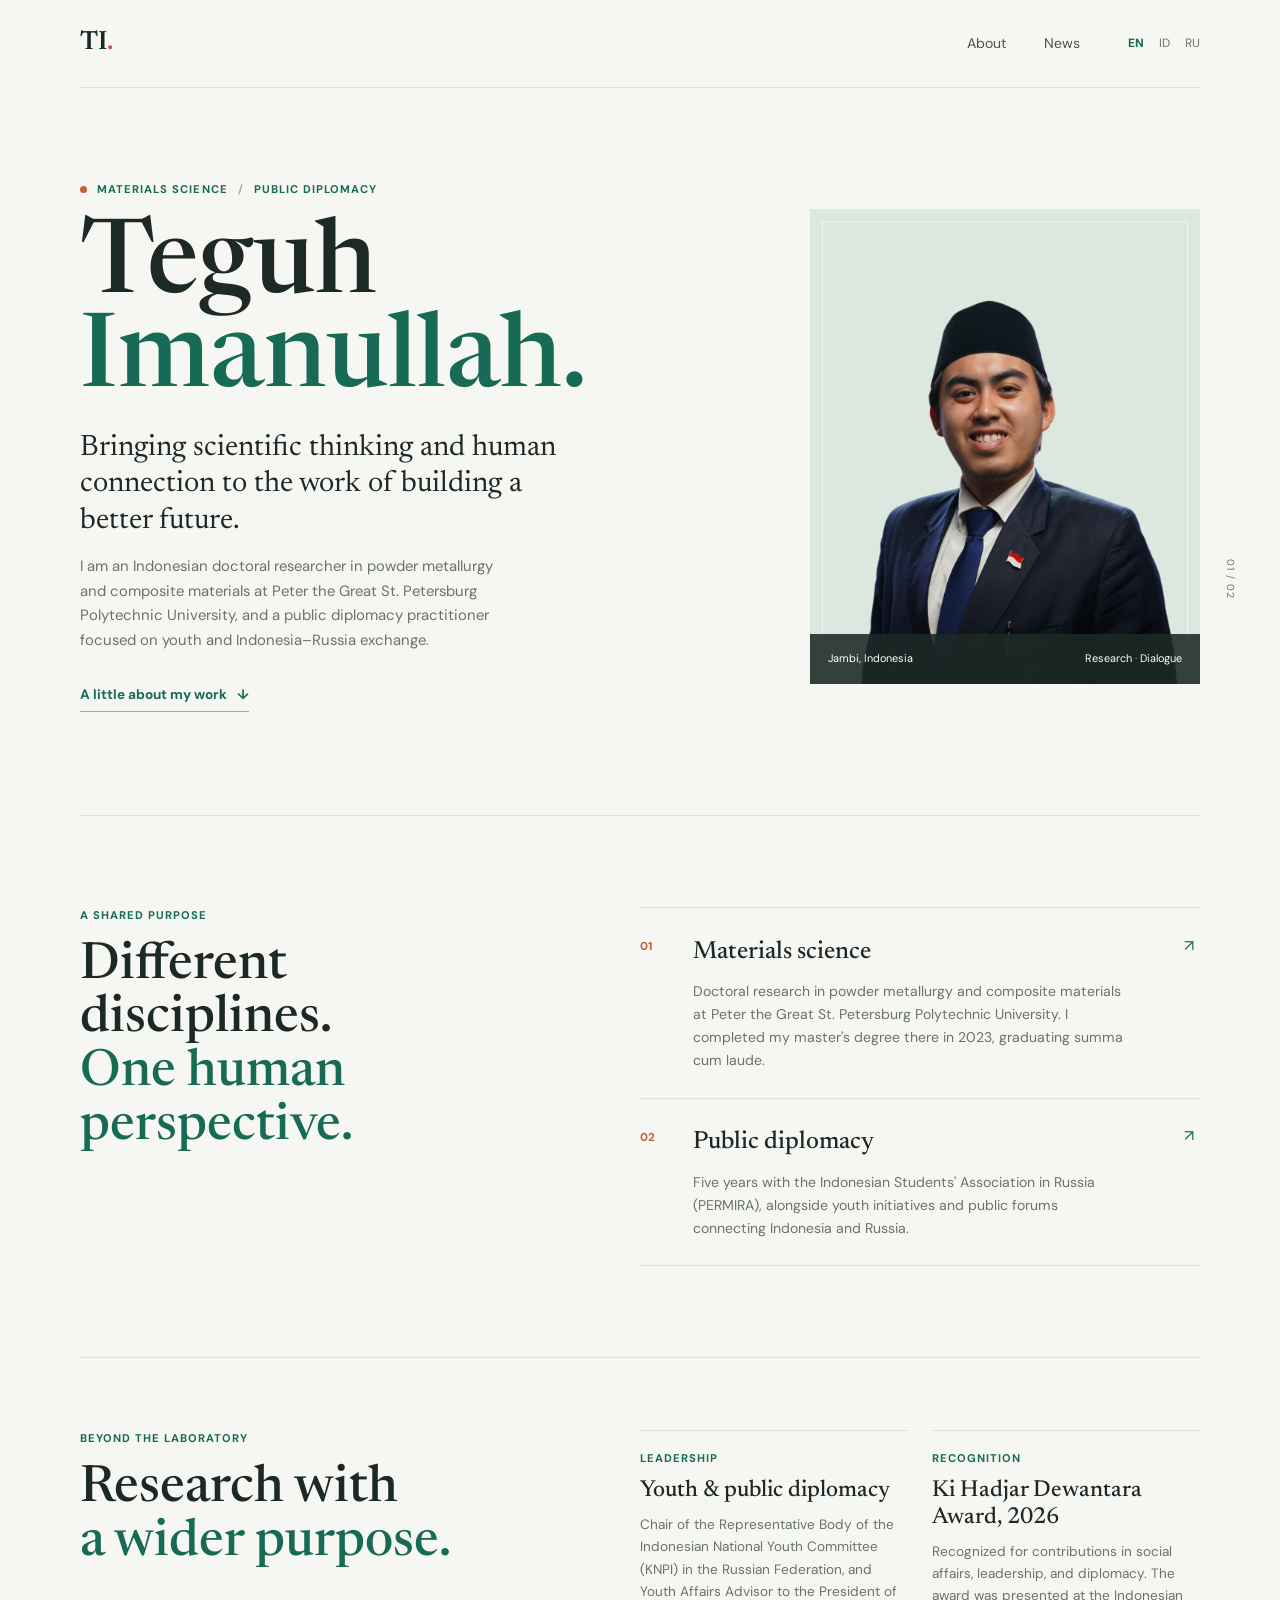
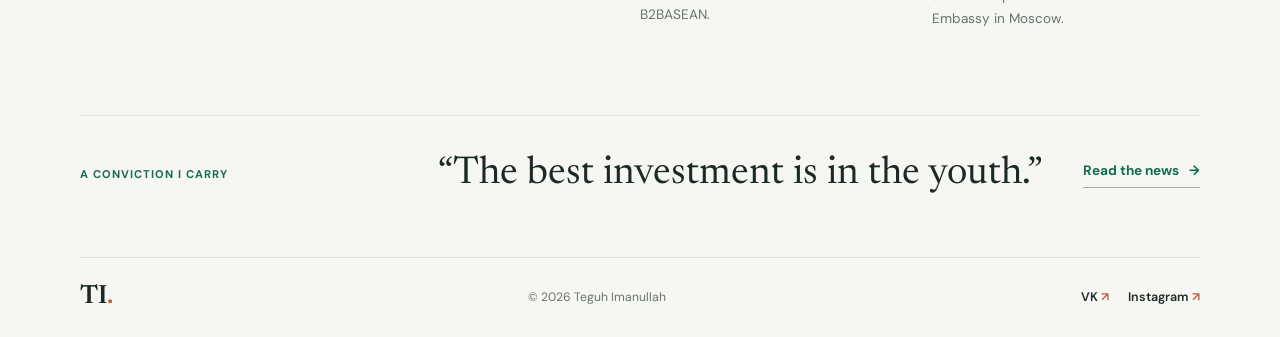
==== index.html @ 64a14ce4 "first commit" ====
<!DOCTYPE html>
<html lang="en">

<head>
    <meta charset="UTF-8" />
    <meta name="viewport" content="width=device-width, initial-scale=1.0" />
    <meta name="color-scheme" content="light" />
    <meta name="theme-color" content="#f6f7f3" />
    <link rel="icon" href="images/transparent-favicon.ico" type="image/x-icon" sizes="any" />
    <link rel="preconnect" href="https://fonts.googleapis.com" />
    <link rel="preconnect" href="https://fonts.gstatic.com" crossorigin />
    <link href="https://fonts.googleapis.com/css2?family=DM+Sans:wght@400;500;600;700&family=Newsreader:opsz,wght@6..72,500;6..72,600&display=swap" rel="stylesheet" />
    <link rel="stylesheet" href="styles.css" />
            <meta name="description" content="Teguh Imanullah is an Indonesian doctoral researcher in powder metallurgy and composite materials, and a public diplomacy practitioner." />
    <meta name="author" content="Teguh Imanullah" />
    <meta property="og:type" content="profile" />
    <meta property="og:title" content="Teguh Imanullah | Materials Science & Public Diplomacy" />
    <meta property="og:locale" content="en_US" />
    <meta property="og:description" content="Connecting scientific inquiry with meaningful dialogue." />
    <meta property="og:image" content="images/profile.png" />
    <meta property="profile:first_name" content="Teguh" />
    <meta property="profile:last_name" content="Imanullah" />
    <meta property="profile:username" content="teguhimanullah" />
    
    <title>Teguh Imanullah | Materials Science & Public Diplomacy</title>

    <script type="application/ld+json">
        {
            "@context": "https://schema.org",
            "@type": "Person",
            "name": "Teguh Imanullah",
            "givenName": "Teguh",
            "familyName": "Imanullah",
            "description": "Indonesian doctoral researcher in powder metallurgy and composite materials, and a public diplomacy practitioner.",
            "birthPlace": {
                "@type": "Place",
                "name": "Jambi, Indonesia"
            },
            "jobTitle": ["Doctoral Researcher", "Public Diplomacy Practitioner"],
            "sameAs": [
                "https://www.vk.ru/teguhimanullah/",
                "https://www.instagram.com/teguhimanullah6/"
            ]
        }
    </script>

</head>

<body>
    <a href="#main-content" class="skip-link">Skip to content</a>
    <header class="site-header">
            <a class="wordmark" href="index.html" aria-label="Teguh Imanullah, home">TI<span>.</span></a>
            <nav class="primary-nav" aria-label="Main navigation">
                <a href="#about">About</a>
                <a href="news.html">News</a>
            </nav>
            <nav class="language-nav" aria-label="Choose language">
                <a href="index.html" lang="en" aria-current="page">EN</a>
                <a href="id.html" lang="id">ID</a>
                <a href="ru.html" lang="ru">RU</a>
            </nav>
        </header>

        <main id="main-content">
            <section class="hero" aria-labelledby="hero-title">
                <div class="hero-copy">
                    <p class="eyebrow"><span class="status-dot"></span> Materials science <span class="eyebrow-divider">/</span> Public diplomacy</p>
                    <h1 id="hero-title">Teguh<br /><span>Imanullah.</span></h1>
                    <p class="hero-lede">Bringing scientific thinking and human connection to the work of building a better future.</p>
                    <p class="hero-intro">I am an Indonesian doctoral researcher in powder metallurgy and composite materials at Peter the Great St. Petersburg Polytechnic University, and a public diplomacy practitioner focused on youth and Indonesia–Russia exchange.</p>
                    <a class="text-link" href="#about">A little about my work <span aria-hidden="true">&#8595;</span></a>
                </div>
                <div class="portrait-wrap">
                    <div class="portrait-frame">
                        <img src="images/profile.png" alt="Portrait of Teguh Imanullah in formal attire" width="1024" height="1536" fetchpriority="high" decoding="async" />
                        <p class="portrait-caption"><span>Jambi, Indonesia</span><span>Research <i aria-hidden="true">&middot;</i> Dialogue</span></p>
                    </div>
                    <span class="portrait-index" aria-hidden="true">01 / 02</span>
                </div>
            </section>

            <section class="work-section" id="about" aria-labelledby="work-title">
                <div class="section-heading">
                    <p class="eyebrow">A shared purpose</p>
                    <h2 id="work-title">Different disciplines.<br /><span>One human perspective.</span></h2>
                </div>
                <div class="discipline-list">
                    <article class="discipline">
                        <span class="discipline-number">01</span>
                        <div>
                            <h3>Materials science</h3>
                            <p>Doctoral research in powder metallurgy and composite materials at Peter the Great St. Petersburg Polytechnic University. I completed my master's degree there in 2023, graduating summa cum laude.</p>
                        </div>
                        <span class="discipline-mark" aria-hidden="true">&#8599;</span>
                    </article>
                    <article class="discipline">
                        <span class="discipline-number">02</span>
                        <div>
                            <h3>Public diplomacy</h3>
                            <p>Five years with the Indonesian Students' Association in Russia (PERMIRA), alongside youth initiatives and public forums connecting Indonesia and Russia.</p>
                        </div>
                        <span class="discipline-mark" aria-hidden="true">&#8599;</span>
                    </article>
                </div>
            </section>

            <section class="profile-section" aria-labelledby="leadership-title">
                <div class="section-heading">
                    <p class="eyebrow">Beyond the laboratory</p>
                    <h2 id="leadership-title">Research with<br /><span>a wider purpose.</span></h2>
                </div>
                <div class="profile-grid">
                    <article class="profile-entry">
                        <p class="eyebrow">Leadership</p>
                        <h3>Youth &amp; public diplomacy</h3>
                        <p>Chair of the Representative Body of the Indonesian National Youth Committee (KNPI) in the Russian Federation, and Youth Affairs Advisor to the President of B2BASEAN.</p>
                    </article>
                    <article class="profile-entry">
                        <p class="eyebrow">Recognition</p>
                        <h3>Ki Hadjar Dewantara Award, 2026</h3>
                        <p>Recognized for contributions in social affairs, leadership, and diplomacy. The award was presented at the Indonesian Embassy in Moscow.</p>
                    </article>
                </div>
            </section>

            <section class="closing-note" aria-label="Personal conviction">
                <p class="eyebrow">A conviction I carry</p>
                <blockquote>“The best investment is in the youth.”</blockquote>
                <a class="text-link" href="news.html">Read the news <span aria-hidden="true">&#8594;</span></a>
            </section>
        </main>

        <footer class="site-footer">
            <a class="wordmark" href="index.html" aria-label="Teguh Imanullah, home">TI<span>.</span></a>
            <p>&copy; 2026 Teguh Imanullah</p>
            <nav class="social-links" aria-label="Social media">
                <a href="https://www.vk.ru/teguhimanullah/" target="_blank" rel="me noopener noreferrer">VK <span aria-hidden="true">&#8599;</span></a>
                <a href="https://www.instagram.com/teguhimanullah6/" target="_blank" rel="me noopener noreferrer">Instagram <span aria-hidden="true">&#8599;</span></a>
            </nav>
        </footer>
</body>

</html>
---- styles.css ----
:root {
    color-scheme: light;
    --paper: #f6f7f3;
    --surface: #fffefa;
    --ink: #1c2926;
    --muted: #68736e;
    --line: #dce2dc;
    --green: #176b55;
    --orange: #c45d3c;
    --serif: "Newsreader", Georgia, serif;
    --sans: "DM Sans", "Segoe UI", sans-serif;
}

*,
*::before,
*::after {
    box-sizing: border-box;
}

html {
    scroll-behavior: smooth;
    scroll-padding-top: 6rem;
}

body {
    margin: 0;
    background: var(--paper);
    color: var(--ink);
    font-family: var(--sans);
    font-size: 16px;
    line-height: 1.65;
    -webkit-font-smoothing: antialiased;
}

a {
    color: inherit;
    text-decoration: none;
}

a:focus-visible {
    outline: 2px solid var(--orange);
    outline-offset: 4px;
}

.skip-link {
    position: absolute;
    z-index: 5;
    top: 1rem;
    left: 1rem;
    padding: 0.65rem 1rem;
    transform: translateY(-160%);
    background: var(--ink);
    color: white;
}

.skip-link:focus {
    transform: translateY(0);
}

.site-header,
main,
.site-footer {
    width: min(1120px, calc(100% - 96px));
    margin-inline: auto;
}

.site-header {
    min-height: 88px;
    display: flex;
    align-items: center;
    justify-content: space-between;
    border-bottom: 1px solid var(--line);
}

.wordmark {
    font-family: var(--serif);
    font-size: 1.65rem;
    font-weight: 600;
    line-height: 1;
}

.wordmark span {
    color: var(--orange);
}

.primary-nav,
.language-nav,
.social-links {
    display: flex;
    align-items: center;
}

.primary-nav {
    gap: 2.3rem;
    margin-left: auto;
    margin-right: 3rem;
    color: #46534e;
    font-size: 0.88rem;
}

.primary-nav a:hover,
.social-links a:hover {
    color: var(--green);
}

.language-nav {
    gap: 0.95rem;
    color: var(--muted);
    font-size: 0.75rem;
}

.language-nav a[aria-current="page"] {
    color: var(--green);
    font-weight: 700;
}

.hero {
    min-height: 630px;
    display: grid;
    grid-template-columns: 1.1fr 0.9fr;
    align-items: center;
    gap: clamp(3rem, 8vw, 8rem);
    padding-block: 4.8rem 5.4rem;
}

.hero-copy {
    padding-block: 1rem;
    animation: rise-in 700ms ease-out both;
}

.eyebrow {
    margin: 0;
    color: var(--green);
    font-size: 0.7rem;
    font-weight: 700;
    letter-spacing: 0.09em;
    line-height: 1.5;
    text-transform: uppercase;
}

.hero .eyebrow {
    display: flex;
    align-items: center;
    gap: 0.65rem;
}

.status-dot {
    width: 7px;
    height: 7px;
    flex: 0 0 auto;
    border-radius: 50%;
    background: var(--orange);
}

.eyebrow-divider {
    color: #a0aaa4;
}

h1,
h2,
h3,
p {
    margin-top: 0;
}

.hero h1 {
    margin: 1.55rem 0 1.3rem;
    font-family: var(--serif);
    font-size: clamp(4.5rem, 8vw, 7rem);
    font-weight: 500;
    letter-spacing: 0;
    line-height: 0.91;
}

.hero h1 span {
    color: var(--green);
}

.hero-lede {
    max-width: 490px;
    margin-bottom: 0.9rem;
    font-family: var(--serif);
    font-size: clamp(1.45rem, 2.3vw, 1.85rem);
    line-height: 1.25;
}

.hero-intro {
    max-width: 440px;
    margin-bottom: 1.8rem;
    color: var(--muted);
    font-size: 0.93rem;
}

.text-link {
    display: inline-flex;
    align-items: center;
    gap: 0.65rem;
    padding-bottom: 0.28rem;
    border-bottom: 1px solid #9aaca3;
    color: var(--green);
    font-size: 0.85rem;
    font-weight: 700;
}

.text-link span {
    transition: transform 180ms ease;
}

.text-link:hover span {
    transform: translateY(3px);
}

.portrait-wrap {
    position: relative;
    width: 100%;
    max-width: 390px;
    justify-self: end;
    animation: rise-in 800ms 100ms ease-out both;
}

.portrait-frame {
    position: relative;
    aspect-ratio: 0.82;
    overflow: hidden;
    background: #dce8df;
    isolation: isolate;
}

.portrait-frame::before {
    position: absolute;
    z-index: -1;
    inset: 12px;
    border: 1px solid rgb(255 255 255 / 54%);
    content: "";
}

.portrait-frame img {
    position: absolute;
    inset: 0;
    width: 100%;
    height: 100%;
    object-fit: contain;
    object-position: center bottom;
}

.portrait-caption {
    position: absolute;
    right: 0;
    bottom: 0;
    left: 0;
    display: flex;
    justify-content: space-between;
    gap: 1rem;
    margin: 0;
    padding: 1rem 1.15rem;
    background: rgb(28 41 38 / 88%);
    color: white;
    font-size: 0.68rem;
}

.portrait-caption i {
    color: #e69b78;
    font-style: normal;
}

.portrait-index {
    position: absolute;
    right: -2.35rem;
    bottom: 5.3rem;
    color: var(--muted);
    font-size: 0.64rem;
    letter-spacing: 0.1em;
    writing-mode: vertical-rl;
}

.work-section {
    display: grid;
    grid-template-columns: 0.9fr 1.1fr;
    gap: clamp(3rem, 8vw, 8rem);
    padding-block: 5.7rem;
    border-top: 1px solid var(--line);
}

.section-heading h2 {
    margin: 1rem 0 0;
    font-family: var(--serif);
    font-size: clamp(2.5rem, 4vw, 3.65rem);
    font-weight: 500;
    line-height: 1.05;
}

.section-heading h2 span {
    color: var(--green);
}

.discipline-list {
    border-top: 1px solid var(--line);
}

.discipline {
    display: grid;
    grid-template-columns: 2.2rem 1fr 1rem;
    align-items: start;
    gap: 1.1rem;
    padding: 1.55rem 0;
    border-bottom: 1px solid var(--line);
}

.discipline-number {
    padding-top: 0.3rem;
    color: var(--orange);
    font-size: 0.72rem;
    font-weight: 700;
}

.discipline h3 {
    margin-bottom: 0.4rem;
    font-family: var(--serif);
    font-size: 1.55rem;
    font-weight: 500;
}

.discipline p {
    max-width: 430px;
    margin: 0;
    color: var(--muted);
    font-size: 0.88rem;
}

.discipline-mark {
    color: var(--green);
    font-size: 1rem;
}

.profile-section {
    display: grid;
    grid-template-columns: 0.9fr 1.1fr;
    gap: clamp(3rem, 8vw, 8rem);
    padding-block: 4.5rem 5.3rem;
    border-top: 1px solid var(--line);
}

.profile-grid {
    display: grid;
    grid-template-columns: repeat(2, minmax(0, 1fr));
    gap: 1.5rem;
}

.profile-entry {
    padding-top: 1.15rem;
    border-top: 1px solid var(--line);
}

.profile-entry h3 {
    margin: 0.75rem 0 0.55rem;
    font-family: var(--serif);
    font-size: 1.45rem;
    font-weight: 500;
    line-height: 1.15;
}

.profile-entry > p:last-child {
    margin: 0;
    color: var(--muted);
    font-size: 0.85rem;
}

.news-main {
    min-height: calc(100vh - 168px);
    padding-block: 4.5rem 5rem;
}

.news-intro {
    max-width: 720px;
    padding-bottom: 3.2rem;
}

.news-intro h1 {
    margin: 0.8rem 0 0.55rem;
    font-family: var(--serif);
    font-size: clamp(3.4rem, 7vw, 5.5rem);
    font-weight: 500;
    letter-spacing: 0;
    line-height: 1;
}

.news-intro h1 span {
    color: var(--green);
}

.news-intro > p:last-child {
    margin: 0;
    color: var(--muted);
}

.news-list {
    border-top: 1px solid var(--line);
}

.news-item {
    display: grid;
    grid-template-columns: 150px 1fr 32px;
    gap: 2rem;
    padding-block: 2rem;
    border-bottom: 1px solid var(--line);
}

.news-date {
    display: flex;
    flex-direction: column;
    gap: 0.35rem;
    margin: 0;
    color: var(--muted);
    font-size: 0.76rem;
}

.news-date span {
    color: var(--green);
    font-size: 0.68rem;
    font-weight: 700;
    letter-spacing: 0.06em;
}

.news-copy h2 {
    margin: 0 0 0.65rem;
    font-family: var(--serif);
    font-size: clamp(1.6rem, 3vw, 2.2rem);
    font-weight: 500;
    line-height: 1.15;
}

.news-copy > p {
    max-width: 680px;
    margin-bottom: 1.2rem;
    color: var(--muted);
    font-size: 0.9rem;
}

.news-index {
    justify-self: end;
    color: var(--orange);
    font-size: 0.75rem;
    font-weight: 700;
}

.news-note {
    margin: 1.2rem 0 0;
    color: var(--muted);
    font-size: 0.75rem;
}

.closing-note {
    display: grid;
    grid-template-columns: 0.8fr 1.5fr auto;
    align-items: center;
    gap: 2rem;
    padding: 2.2rem 0 3.7rem;
    border-top: 1px solid var(--line);
}

.closing-note blockquote {
    margin: 0;
    font-family: var(--serif);
    font-size: clamp(1.7rem, 3vw, 2.55rem);
    line-height: 1.2;
}

.closing-note .text-link {
    justify-self: end;
    white-space: nowrap;
}

.site-footer {
    min-height: 80px;
    display: flex;
    align-items: center;
    justify-content: space-between;
    gap: 1.5rem;
    border-top: 1px solid var(--line);
}

.site-footer > p {
    margin: 0;
    color: var(--muted);
    font-size: 0.76rem;
}

.social-links {
    gap: 1.2rem;
    font-size: 0.78rem;
    font-weight: 600;
}

.social-links span {
    color: var(--orange);
}

@keyframes rise-in {
    from {
        opacity: 0;
        transform: translateY(16px);
    }

    to {
        opacity: 1;
        transform: translateY(0);
    }
}

@media (max-width: 760px) {
    .site-header,
    main,
    .site-footer {
        width: min(100% - 40px, 560px);
    }

    .site-header {
        min-height: 72px;
    }

    .primary-nav {
        gap: 1rem;
        margin-right: 1.2rem;
        font-size: 0.78rem;
    }

    .language-nav {
        gap: 0.55rem;
        font-size: 0.68rem;
    }

    .hero {
        min-height: 0;
        grid-template-columns: 1fr 0.76fr;
        gap: 1.4rem;
        padding-block: 4rem 4.5rem;
    }

    .hero .eyebrow {
        flex-wrap: wrap;
        gap: 0.4rem;
        font-size: 0.58rem;
    }

    .hero h1 {
        font-size: clamp(3.2rem, 10vw, 5rem);
    }

    .hero-lede {
        font-size: 1.4rem;
    }

    .hero-intro {
        font-size: 0.83rem;
    }

    .portrait-index {
        right: -1rem;
    }

    .work-section {
        grid-template-columns: 1fr;
        gap: 2.2rem;
        padding-block: 4rem;
    }

    .profile-section {
        grid-template-columns: 1fr;
        gap: 2.2rem;
        padding-block: 3.5rem 4rem;
    }

    .news-main {
        padding-block: 3.5rem 4rem;
    }

    .news-item {
        grid-template-columns: 115px 1fr 20px;
        gap: 1rem;
    }

    .closing-note {
        grid-template-columns: 1fr auto;
        gap: 0.8rem 1.5rem;
    }

    .closing-note .eyebrow {
        grid-column: 1 / -1;
    }
}

@media (max-width: 520px) {
    .site-header,
    main,
    .site-footer {
        width: calc(100% - 36px);
    }

    .primary-nav {
        gap: 0.8rem;
        margin-right: 0.8rem;
    }

    .primary-nav a {
        font-size: 0.72rem;
    }

    .language-nav {
        gap: 0.45rem;
    }

    .hero {
        grid-template-columns: 1fr;
        gap: 2.5rem;
        padding-top: 3.2rem;
    }

    .hero-copy {
        padding: 0;
    }

    .hero h1 {
        margin-top: 1.2rem;
        font-size: clamp(4rem, 16vw, 5.2rem);
    }

    .portrait-wrap {
        width: min(82%, 330px);
        justify-self: center;
    }

    .portrait-index {
        right: -1.5rem;
    }

    .discipline {
        grid-template-columns: 1.7rem 1fr 0.8rem;
        gap: 0.65rem;
    }

    .profile-grid {
        grid-template-columns: 1fr;
        gap: 1.5rem;
    }

    .news-item {
        grid-template-columns: 1fr 20px;
        gap: 0.8rem;
    }

    .news-date {
        grid-column: 1 / -1;
        flex-direction: row;
        justify-content: space-between;
    }

    .closing-note {
        grid-template-columns: 1fr;
        padding-block: 1.8rem 3rem;
    }

    .closing-note .text-link {
        justify-self: start;
    }

    .site-footer {
        flex-wrap: wrap;
        padding-block: 1.2rem;
    }

    .site-footer > p {
        order: 1;
        width: 100%;
    }
}

@media (prefers-reduced-motion: reduce) {
    *,
    *::before,
    *::after {
        scroll-behavior: auto !important;
        animation-duration: 0.01ms !important;
        animation-iteration-count: 1 !important;
        transition-duration: 0.01ms !important;
    }
}
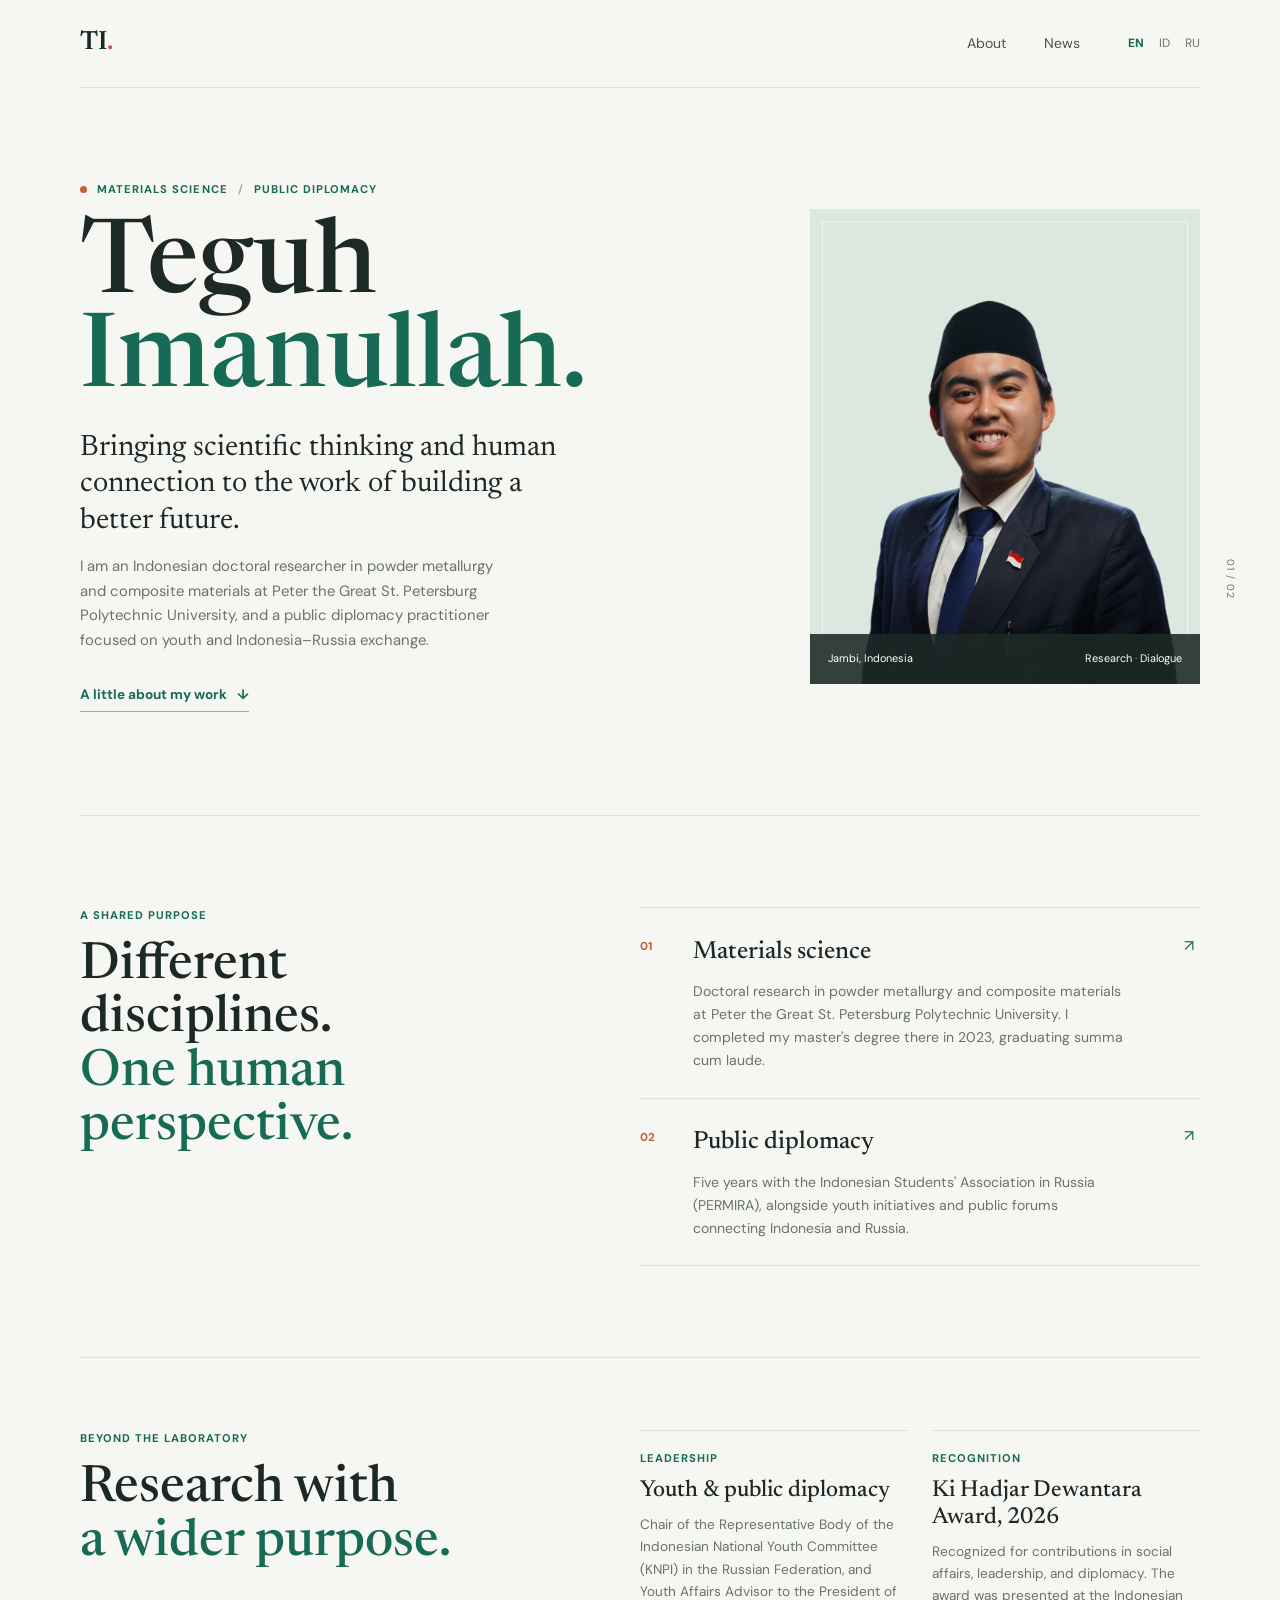
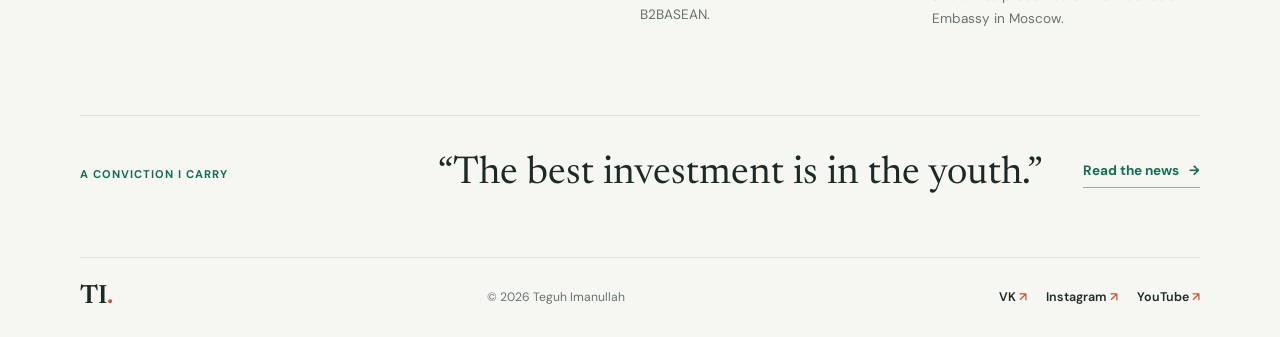
==== commit 68cdf7ce: "feat: add YouTube link to social media navigation in multiple pages" ====
--- a/index.html
+++ b/index.html
@@ -136,6 +136,7 @@
             <nav class="social-links" aria-label="Social media">
                 <a href="https://www.vk.ru/teguhimanullah/" target="_blank" rel="me noopener noreferrer">VK <span aria-hidden="true">&#8599;</span></a>
                 <a href="https://www.instagram.com/teguhimanullah6/" target="_blank" rel="me noopener noreferrer">Instagram <span aria-hidden="true">&#8599;</span></a>
+                <a href="https://www.youtube.com/@teguhimanullah/" target="_blank" rel="me noopener noreferrer">YouTube <span aria-hidden="true">&#8599;</span></a>
             </nav>
         </footer>
 </body>
--- a/styles.css
+++ b/styles.css
@@ -394,24 +394,62 @@
 }
 
 .news-list {
-    border-top: 1px solid var(--line);
+    display: grid;
+    grid-template-columns: repeat(4, minmax(0, 1fr));
+    gap: 2rem 1.25rem;
 }
 
 .news-item {
-    display: grid;
-    grid-template-columns: 150px 1fr 32px;
-    gap: 2rem;
-    padding-block: 2rem;
+    position: relative;
+    display: grid;
+    grid-template-columns: minmax(0, 1fr);
+    align-content: start;
+    gap: 0.7rem;
+    min-width: 0;
+    padding-bottom: 1.5rem;
     border-bottom: 1px solid var(--line);
+}
+
+.news-image {
+    display: grid;
+    width: 100%;
+    aspect-ratio: 4 / 3;
+    overflow: hidden;
+    background: #e5eae6;
+}
+
+.news-image img {
+    display: block;
+    width: 100%;
+    height: 100%;
+    object-fit: cover;
+}
+
+.news-image--logo {
+    padding: 0.75rem;
+    background: #fffefa;
+}
+
+.news-image--logo img {
+    object-fit: contain;
+}
+
+.news-image--publisher {
+    place-items: center;
+    background: var(--ink);
+    color: #fffefa;
+    font-family: var(--serif);
+    font-size: 1.25rem;
+    font-weight: 600;
 }
 
 .news-date {
     display: flex;
-    flex-direction: column;
-    gap: 0.35rem;
+    justify-content: space-between;
+    gap: 0.5rem;
     margin: 0;
     color: var(--muted);
-    font-size: 0.76rem;
+    font-size: 0.7rem;
 }
 
 .news-date span {
@@ -422,31 +460,212 @@
 }
 
 .news-copy h2 {
-    margin: 0 0 0.65rem;
-    font-family: var(--serif);
-    font-size: clamp(1.6rem, 3vw, 2.2rem);
+    margin: 0 0 0.5rem;
+    font-family: var(--serif);
+    font-size: 1.35rem;
     font-weight: 500;
     line-height: 1.15;
 }
 
 .news-copy > p {
-    max-width: 680px;
-    margin-bottom: 1.2rem;
-    color: var(--muted);
-    font-size: 0.9rem;
+    margin-bottom: 0.85rem;
+    color: var(--muted);
+    font-size: 0.8rem;
+    line-height: 1.55;
+}
+
+.news-copy .text-link {
+    max-width: 100%;
+    gap: 0.4rem;
+    flex-wrap: wrap;
+    font-size: 0.76rem;
 }
 
 .news-index {
-    justify-self: end;
-    color: var(--orange);
+    position: absolute;
+    top: 2.7rem;
+    right: 0.55rem;
+    z-index: 1;
+    padding: 0.15rem 0.35rem;
+    background: var(--ink);
+    color: var(--surface);
     font-size: 0.75rem;
     font-weight: 700;
 }
 
+@media (max-width: 1100px) {
+    .news-list,
+    .news-reference-list {
+        grid-template-columns: repeat(3, minmax(0, 1fr));
+    }
+}
+
 .news-note {
     margin: 1.2rem 0 0;
     color: var(--muted);
     font-size: 0.75rem;
+}
+
+.news-reference-section {
+    margin-top: 3.5rem;
+    padding-top: 2rem;
+    border-top: 1px solid var(--line);
+}
+
+.news-reference-section h2 {
+    margin: 0.65rem 0 0.4rem;
+    font-family: var(--serif);
+    font-size: clamp(1.8rem, 3vw, 2.4rem);
+    font-weight: 500;
+    line-height: 1.15;
+}
+
+.news-reference-intro {
+    margin: 0 0 1.5rem;
+    color: var(--muted);
+    font-size: 0.85rem;
+}
+
+.news-reference-list {
+    display: grid;
+    grid-template-columns: repeat(4, minmax(0, 1fr));
+    gap: 2rem 1.25rem;
+    margin: 0;
+    padding: 0;
+    list-style: none;
+}
+
+.news-reference-list li {
+    position: relative;
+    display: grid;
+    grid-template-columns: minmax(0, 1fr);
+    align-content: start;
+    gap: 0.7rem;
+    min-width: 0;
+    padding-bottom: 1.5rem;
+    border-bottom: 1px solid var(--line);
+}
+
+.news-reference-list li:nth-child(n + 21) {
+    display: none;
+}
+
+.news-reference-list li::before {
+    display: grid;
+    aspect-ratio: 4 / 3;
+    place-items: center;
+    padding: 1rem;
+    background: var(--ink);
+    color: #fffefa;
+    content: "PRESS COVERAGE";
+    font-family: var(--serif);
+    font-size: 1rem;
+    font-weight: 600;
+    text-align: center;
+}
+
+.news-reference-list li:nth-child(1)::before {
+    background: #315a4b;
+    content: "WORLD PUBLIC SUMMIT";
+}
+
+.news-reference-list li:nth-child(2)::before {
+    background: #1c3e42;
+    content: "BRICS EDUCATION COUNCIL";
+}
+
+.news-reference-list li:nth-child(4)::before,
+.news-reference-list li:nth-child(11)::before {
+    background: #174b52;
+    content: "SPbPU HARMONY";
+}
+
+.news-reference-list li:nth-child(5)::before {
+    background: #405b3b;
+    content: "LENMEDIA";
+}
+
+.news-reference-list li:nth-child(6)::before {
+    background: #334858;
+    content: "PETERSBURG DIARY";
+}
+
+.news-reference-list li:nth-child(7)::before {
+    background: #6b3b32;
+    content: "SPBSSK";
+}
+
+.news-reference-list li:nth-child(8)::before,
+.news-reference-list li:nth-child(10)::before,
+.news-reference-list li:nth-child(12)::before {
+    background: #174b52;
+    content: "SPbPU";
+}
+
+.news-reference-list li:nth-child(9)::before {
+    background: #3e5548;
+    content: "ZAURAL";
+}
+
+.news-reference-list li:nth-child(13)::before {
+    background: #31475e;
+    content: "TV ZVEZDA";
+}
+
+.news-reference-list li:nth-child(16)::before {
+    background: #173c38;
+    content: "POLYTECH GLOBAL";
+}
+
+.news-reference-list li:nth-child(17)::before {
+    background: #303842;
+    content: "DZEN";
+}
+
+.news-reference-list li:nth-child(19)::before {
+    background: #525044;
+    content: "INTERMOL";
+}
+
+.news-reference-list li:nth-child(20)::before {
+    background: #35564b;
+    content: "RUSSIAN GEOGRAPHICAL SOCIETY";
+}
+
+.news-reference-list a {
+    font-family: var(--serif);
+    font-size: 1.2rem;
+    line-height: 1.3;
+}
+
+.news-reference-list a:hover {
+    color: var(--green);
+}
+
+.news-reference-list span {
+    color: var(--muted);
+    font-size: 0.76rem;
+    line-height: 1.5;
+}
+
+.news-reference-list li:nth-child(3)::before {
+    background: #dce5df url("https://f34aa803-8613-44c2-aeb6-1ffc411a222c.selstorage.ru/persons/263/photo.webp") center 32% / cover no-repeat;
+    content: "";
+}
+
+.news-reference-list li:nth-child(14)::before {
+    background: #e6e9e7 url("https://images.techinsider.ru/upload/img_cache/032/03265e55a5d1e3d74e8982543499662b_ce_2000x1333x0x17_cropped_666x444.webp") center / cover no-repeat;
+    content: "";
+}
+
+.news-reference-list li:nth-child(15)::before {
+    background: #e6e9e7 url("https://www.m24.ru/b/d/nBkSUhL2h1Qkncm2Jb6BrNOp2Z3z8Zj21iDEh_fH_nKUPXuaDyXTjHou4MVO6BCVoZKf9GqVe5Q_CPawk214LyWK9G1N5ho=zbVJ37tpkvL1dCUM3Nq74A.jpg") center / cover no-repeat;
+    content: "";
+}
+
+.news-reference-list li:nth-child(18)::before {
+    background: #e6e9e7 url("https://xn----8sbnatxcctbeddbtj9c2e.xn--p1ai/files/news/2022/09/zastavka_v_socseti.jpg") center / cover no-repeat;
+    content: "";
 }
 
 .closing-note {
@@ -575,8 +794,15 @@
     }
 
     .news-item {
-        grid-template-columns: 115px 1fr 20px;
-        gap: 1rem;
+        grid-template-columns: minmax(0, 1fr);
+    }
+
+    .news-list {
+        grid-template-columns: repeat(2, minmax(0, 1fr));
+    }
+
+    .news-reference-list {
+        grid-template-columns: repeat(2, minmax(0, 1fr));
     }
 
     .closing-note {
@@ -644,19 +870,29 @@
     }
 
     .news-item {
-        grid-template-columns: 1fr 20px;
-        gap: 0.8rem;
+        grid-template-columns: minmax(0, 1fr);
+        gap: 1rem;
+    }
+
+    .news-reference-list li {
+        grid-template-columns: 1fr;
+        gap: 0.7rem;
+    }
+
+    .news-reference-list span {
+        text-align: left;
     }
 
     .news-date {
-        grid-column: 1 / -1;
-        flex-direction: row;
-        justify-content: space-between;
-    }
-
-    .closing-note {
+        align-items: baseline;
+    }
+
+    .news-list {
         grid-template-columns: 1fr;
-        padding-block: 1.8rem 3rem;
+    }
+
+    .news-reference-list {
+        grid-template-columns: 1fr;
     }
 
     .closing-note .text-link {
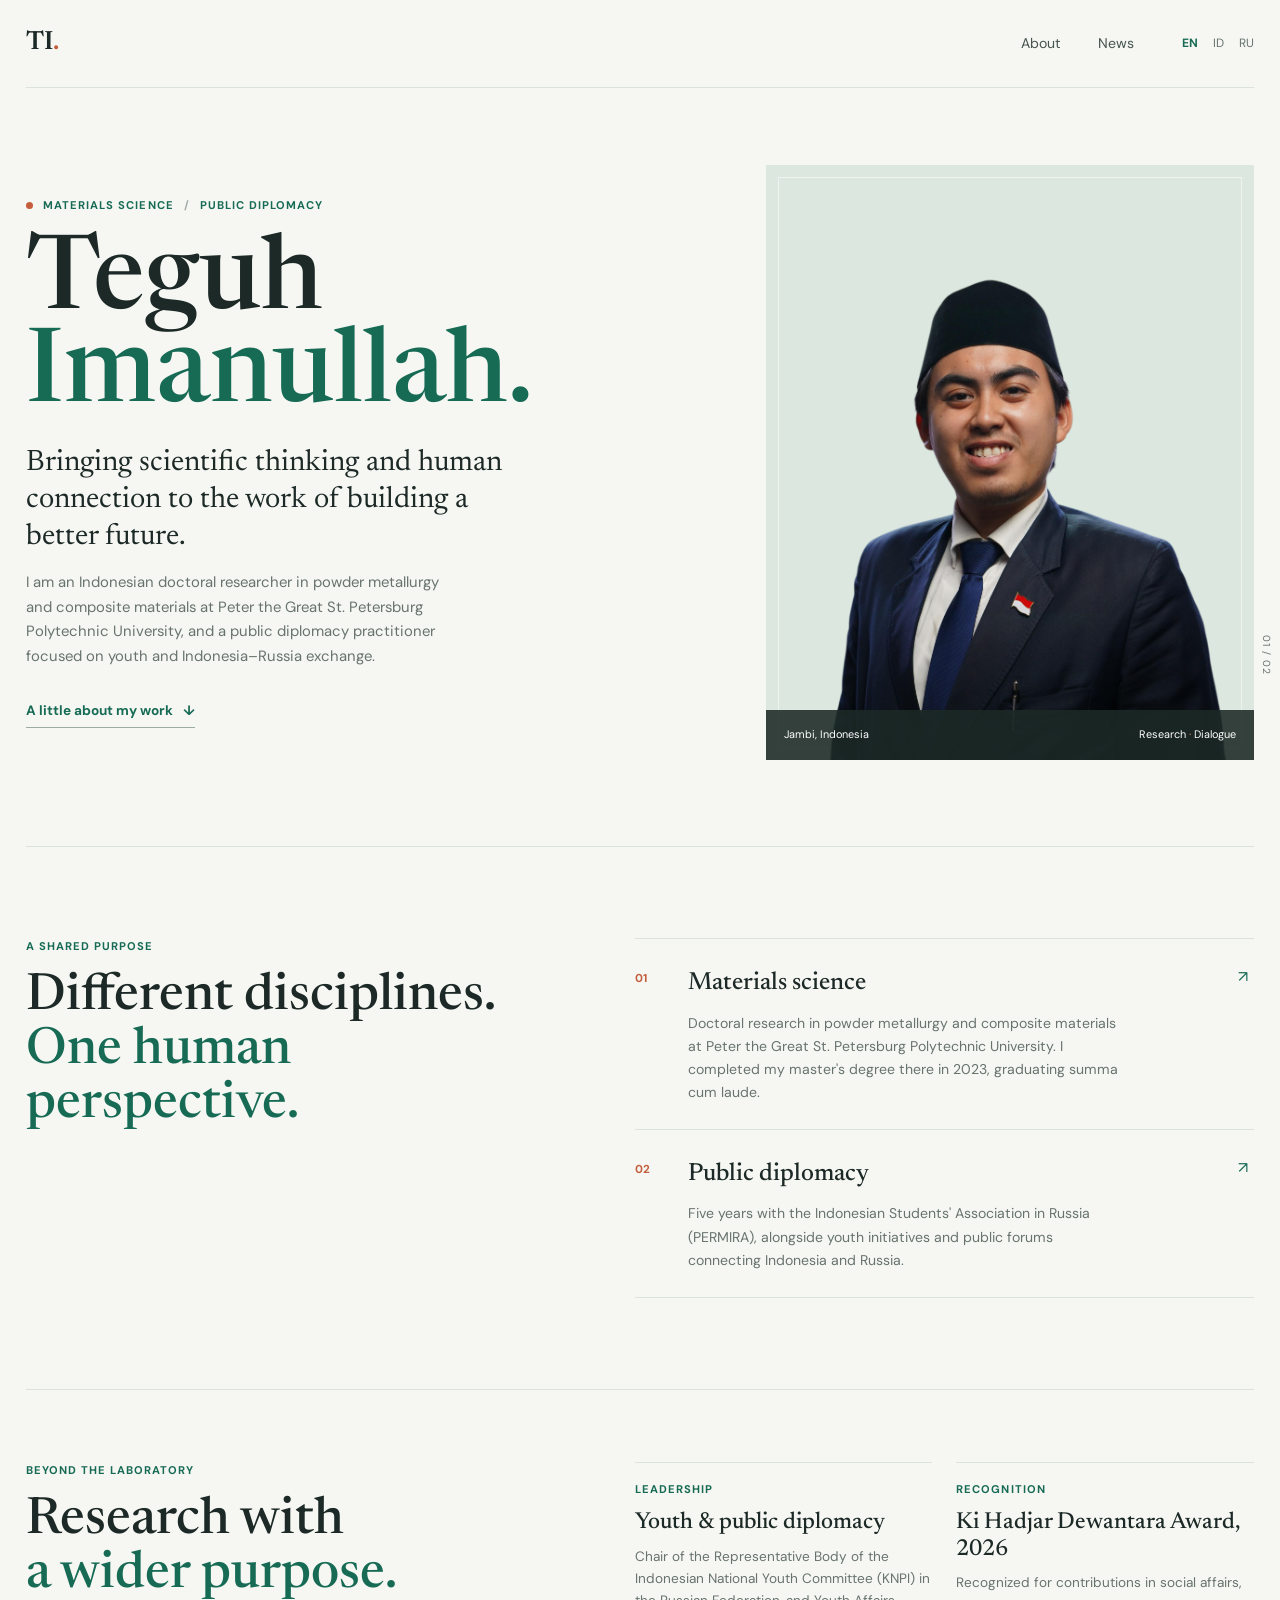
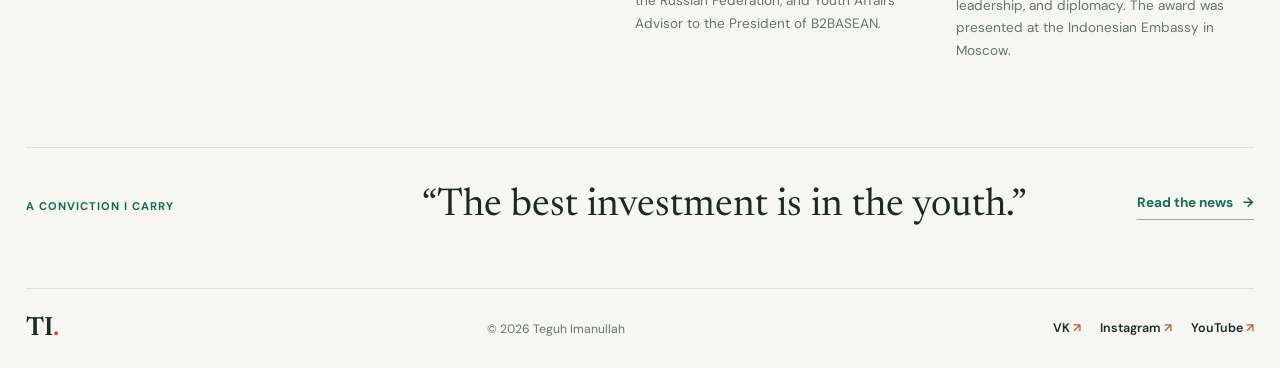
==== commit bb49c458: "feat: add multiple new pages including About, Achievements, Background, Leadership, and Research sec" ====
--- a/index.html
+++ b/index.html
@@ -51,7 +51,7 @@
     <header class="site-header">
             <a class="wordmark" href="index.html" aria-label="Teguh Imanullah, home">TI<span>.</span></a>
             <nav class="primary-nav" aria-label="Main navigation">
-                <a href="#about">About</a>
+                <a href="about.html">About</a>
                 <a href="news.html">News</a>
             </nav>
             <nav class="language-nav" aria-label="Choose language">
@@ -141,4 +141,4 @@
         </footer>
 </body>
 
-</html>+</html>
--- a/styles.css
+++ b/styles.css
@@ -60,7 +60,7 @@
 .site-header,
 main,
 .site-footer {
-    width: min(1120px, calc(100% - 96px));
+    width: min(1440px, calc(100% - 52px));
     margin-inline: auto;
 }
 
@@ -213,7 +213,7 @@
 .portrait-wrap {
     position: relative;
     width: 100%;
-    max-width: 390px;
+    max-width: 488px;
     justify-self: end;
     animation: rise-in 800ms 100ms ease-out both;
 }
@@ -265,7 +265,7 @@
 
 .portrait-index {
     position: absolute;
-    right: -2.35rem;
+    right: -1.25rem;
     bottom: 5.3rem;
     color: var(--muted);
     font-size: 0.64rem;
@@ -363,6 +363,82 @@
     margin: 0;
     color: var(--muted);
     font-size: 0.85rem;
+}
+
+.cv-grid {
+    display: grid;
+    grid-template-columns: repeat(2, minmax(0, 1fr));
+    gap: 1.5rem;
+}
+
+.cv-card {
+    display: block;
+    min-height: 100%;
+    padding: 1.2rem 0 1.5rem;
+    border-top: 1px solid var(--line);
+    border-bottom: 1px solid var(--line);
+    transition: border-color 180ms ease, transform 180ms ease;
+}
+
+.cv-card:hover {
+    transform: translateY(-3px);
+    border-color: var(--green);
+}
+
+.cv-card h2,
+.cv-detail h2 {
+    margin: 0.75rem 0 0.55rem;
+    font-family: var(--serif);
+    font-size: 1.7rem;
+    font-weight: 500;
+    line-height: 1.15;
+}
+
+.cv-card > p:last-child,
+.cv-detail p,
+.cv-detail li {
+    color: var(--muted);
+    font-size: 0.88rem;
+}
+
+.cv-card > p:last-child {
+    margin: 0;
+}
+
+.cv-detail {
+    max-width: 780px;
+}
+
+.cv-detail section + section {
+    margin-top: 2rem;
+    padding-top: 1.5rem;
+    border-top: 1px solid var(--line);
+}
+
+.cv-detail h2 {
+    font-size: 1.55rem;
+}
+
+.cv-detail p:last-child,
+.cv-detail ul:last-child {
+    margin-bottom: 0;
+}
+
+.cv-detail ul {
+    padding-left: 1.25rem;
+}
+
+.cv-back-link {
+    display: inline-flex;
+    margin-top: 2.5rem;
+    color: var(--green);
+    font-size: 0.85rem;
+    font-weight: 700;
+}
+
+.cv-back-link:hover {
+    text-decoration: underline;
+    text-underline-offset: 0.2em;
 }
 
 .news-main {
@@ -789,6 +865,11 @@
         padding-block: 3.5rem 4rem;
     }
 
+    .cv-grid {
+        grid-template-columns: 1fr;
+        gap: 1.2rem;
+    }
+
     .news-main {
         padding-block: 3.5rem 4rem;
     }
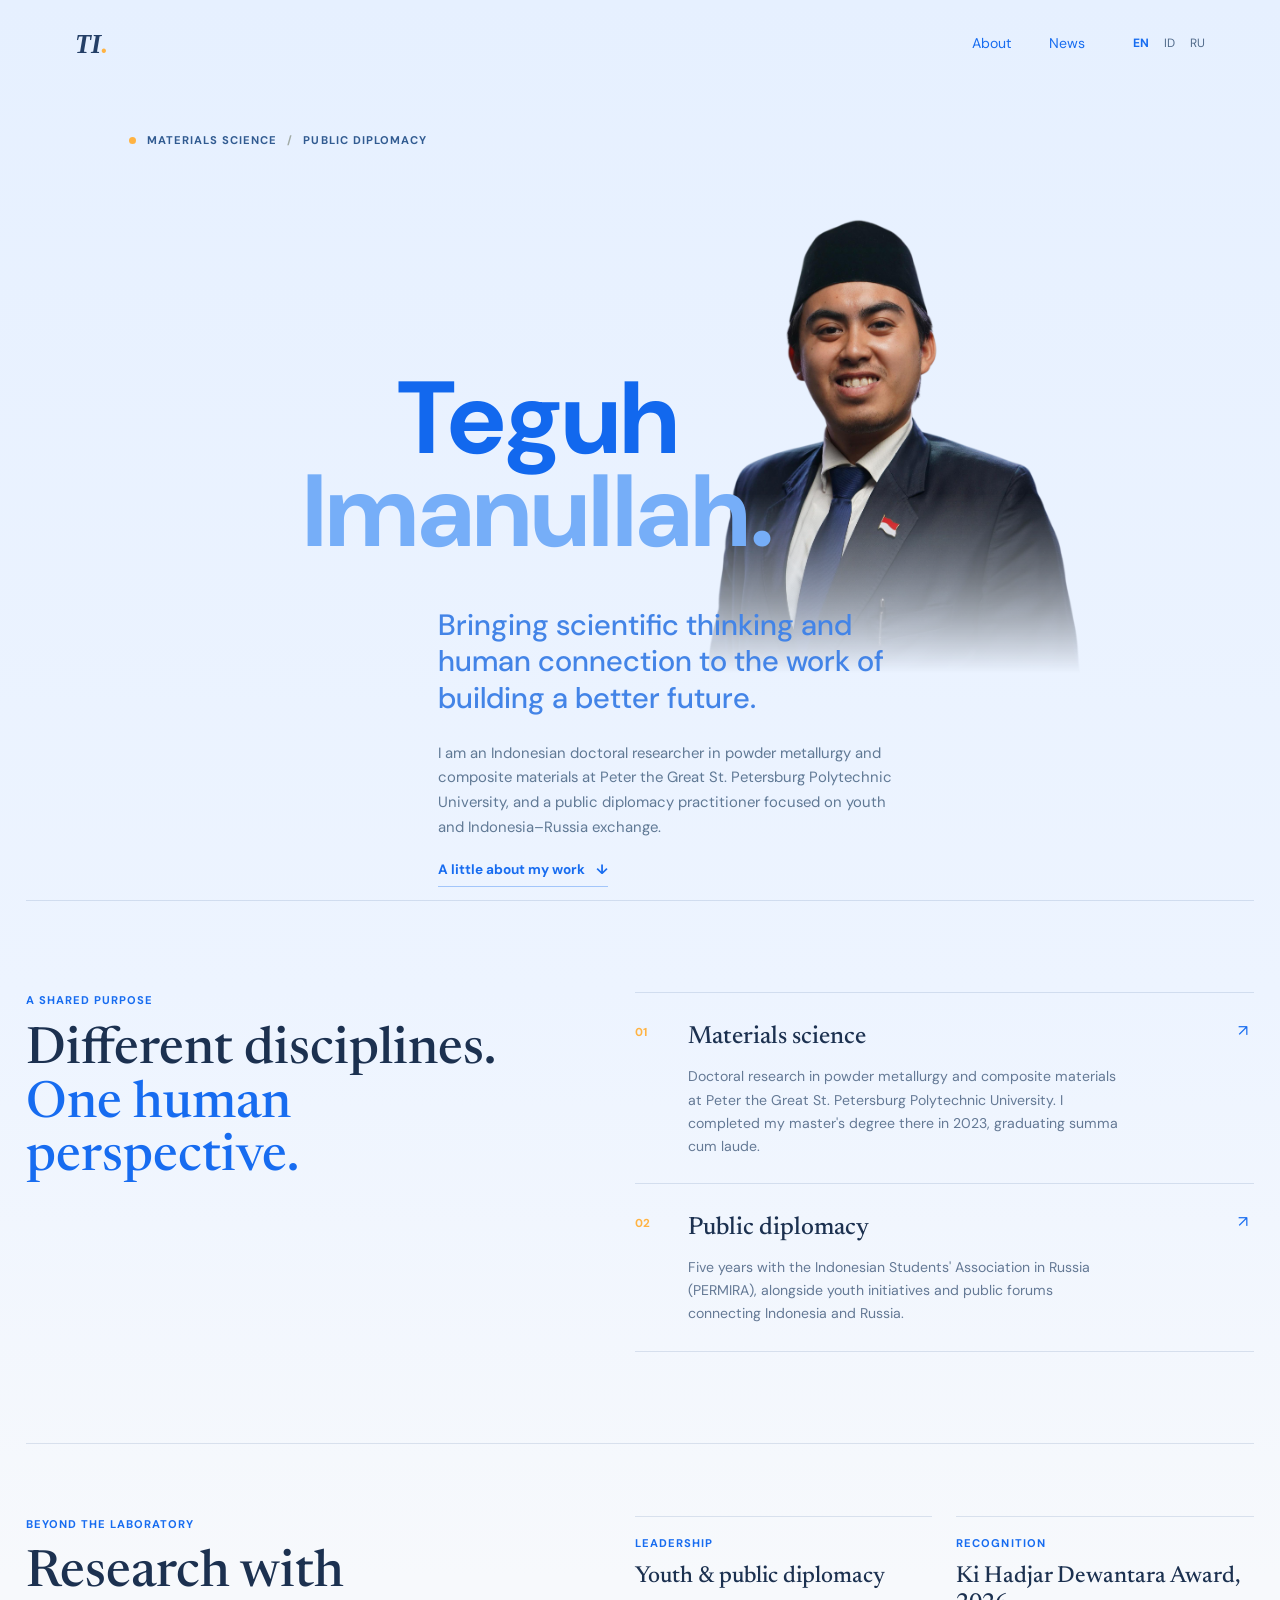
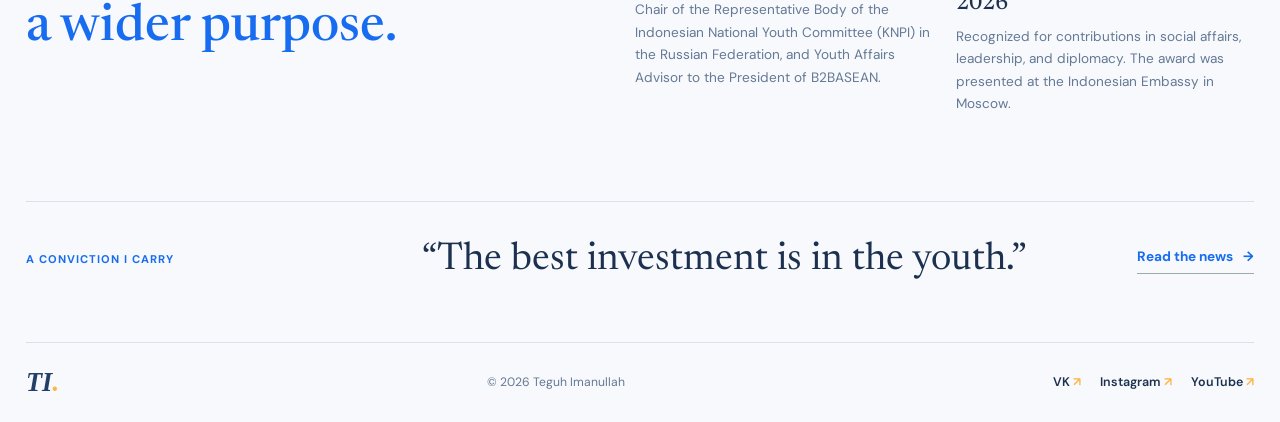
==== commit 8d8a10ea: "feat: enhance navigation with dropdown menus for About section and add styles for home page layout" ====
--- a/index.html
+++ b/index.html
@@ -46,12 +46,20 @@
 
 </head>
 
-<body>
+<body class="home-page">
     <a href="#main-content" class="skip-link">Skip to content</a>
     <header class="site-header">
             <a class="wordmark" href="index.html" aria-label="Teguh Imanullah, home">TI<span>.</span></a>
             <nav class="primary-nav" aria-label="Main navigation">
-                <a href="about.html">About</a>
+                <div class="nav-dropdown">
+                    <a href="about.html" aria-haspopup="true">About</a>
+                    <div class="nav-dropdown-menu">
+                        <a href="background.html">Background</a>
+                        <a href="research.html">Education &amp; research</a>
+                        <a href="leadership.html">Leadership</a>
+                        <a href="achievements.html">Achievements</a>
+                    </div>
+                </div>
                 <a href="news.html">News</a>
             </nav>
             <nav class="language-nav" aria-label="Choose language">
--- a/styles.css
+++ b/styles.css
@@ -790,6 +790,175 @@
     color: var(--orange);
 }
 
+.home-page {
+    --paper: #f5f8fc;
+    --surface: #fff;
+    --ink: #1c3150;
+    --muted: #647995;
+    --line: rgb(40 83 145 / 14%);
+    --green: #176cf0;
+    --orange: #ffb343;
+    min-height: 100vh;
+    background: linear-gradient(180deg, #e6f0ff 0%, #edf4ff 49%, #f7f9fc 78%, #f7f9fc 100%);
+}
+
+.home-page .site-header {
+    position: relative;
+    z-index: 3;
+    width: min(1130px, calc(100% - 52px));
+    border-bottom: 0;
+}
+
+.home-page .wordmark {
+    color: #243f67;
+    font-style: italic;
+}
+
+.home-page .primary-nav {
+    color: #176cf0;
+}
+
+.home-page .primary-nav a:hover,
+.home-page .social-links a:hover {
+    color: #094eb9;
+}
+
+.nav-dropdown {
+    position: relative;
+}
+
+.nav-dropdown-menu {
+    position: absolute;
+    top: 100%;
+    left: -0.75rem;
+    z-index: 4;
+    display: grid;
+    min-width: 13rem;
+    padding-block: 0.4rem;
+    background: rgb(255 255 255 / 94%);
+    box-shadow: 0 12px 24px rgb(22 46 79 / 16%);
+    opacity: 0;
+    pointer-events: none;
+    transform: translateY(0.35rem);
+    transition: opacity 160ms ease, transform 160ms ease;
+    visibility: hidden;
+}
+
+.nav-dropdown:hover .nav-dropdown-menu,
+.nav-dropdown:focus-within .nav-dropdown-menu {
+    opacity: 1;
+    pointer-events: auto;
+    transform: translateY(0);
+    visibility: visible;
+}
+
+.nav-dropdown-menu a {
+    padding: 0.55rem 0.85rem;
+}
+
+.nav-dropdown-menu a:hover {
+    background: #edf4ff;
+}
+
+.home-page .language-nav {
+    color: #526b8b;
+}
+
+.home-page .language-nav a[aria-current="page"] {
+    color: #176cf0;
+}
+
+.home-page main {
+    width: min(1440px, calc(100% - 52px));
+}
+
+.home-page .hero {
+    position: relative;
+    display: block;
+    min-height: max(680px, calc(100svh - 88px));
+    overflow: hidden;
+    padding: 0;
+}
+
+.home-page .hero-copy {
+    position: absolute;
+    top: 35%;
+    left: 22%;
+    z-index: 1;
+    width: min(68%, 880px);
+    padding: 0;
+}
+
+.home-page .hero .eyebrow {
+    position: absolute;
+    top: -15rem;
+    left: -20%;
+    color: #315b91;
+}
+
+.home-page .hero h1 {
+    width: 58%;
+    margin-block: 0;
+    color: #1268ee;
+    font-family: var(--sans);
+    font-weight: 700;
+    text-align: center;
+}
+
+.home-page .hero h1 span {
+    color: #76aef8;
+}
+
+.home-page .hero-lede {
+    max-width: 470px;
+    margin: 3rem 0 0 17%;
+    color: #4384e7;
+    font-family: var(--sans);
+    font-weight: 500;
+}
+
+.home-page .hero-intro {
+    max-width: 470px;
+    margin: 1.5rem 0 0 17%;
+    color: #607995;
+}
+
+.home-page .hero-copy .text-link {
+    margin: 1.25rem 0 0 17%;
+    border-color: rgb(23 108 240 / 34%);
+    color: #176cf0;
+}
+
+.home-page .portrait-wrap {
+    position: absolute;
+    top: 3%;
+    right: 12%;
+    width: min(38%, 460px);
+    max-width: none;
+    justify-self: auto;
+    animation: rise-in 800ms 100ms ease-out both;
+}
+
+.home-page .portrait-frame {
+    background: transparent;
+}
+
+.home-page .portrait-frame::before,
+.home-page .portrait-caption,
+.home-page .portrait-index {
+    display: none;
+}
+
+.home-page .portrait-frame img {
+    mask-image: linear-gradient(to bottom, #000 68%, transparent 100%);
+}
+
+.home-page .work-section,
+.home-page .profile-section,
+.home-page .closing-note {
+    border-color: var(--line);
+}
+
 @keyframes rise-in {
     from {
         opacity: 0;
@@ -894,6 +1063,46 @@
     .closing-note .eyebrow {
         grid-column: 1 / -1;
     }
+
+    .home-page .site-header {
+        width: min(100% - 40px, 560px);
+    }
+
+    .home-page .nav-dropdown-menu {
+        right: 0;
+        left: auto;
+    }
+
+    .home-page .hero {
+        min-height: max(680px, calc(100svh - 72px));
+    }
+
+    .home-page .portrait-wrap {
+        top: 1%;
+        right: 2%;
+        width: min(54%, 340px);
+    }
+
+    .home-page .hero-copy {
+        top: 34%;
+        left: 8%;
+        width: 88%;
+    }
+
+    .home-page .hero .eyebrow {
+        top: -12rem;
+        left: 0;
+    }
+
+    .home-page .hero h1 {
+        width: 70%;
+    }
+
+    .home-page .hero-lede,
+    .home-page .hero-intro,
+    .home-page .hero-copy .text-link {
+        margin-left: 13%;
+    }
 }
 
 @media (max-width: 520px) {
@@ -978,6 +1187,45 @@
 
     .closing-note .text-link {
         justify-self: start;
+    }
+
+    .home-page .site-header {
+        width: calc(100% - 36px);
+    }
+
+    .home-page .hero {
+        min-height: max(700px, calc(100svh - 72px));
+    }
+
+    .home-page .portrait-wrap {
+        top: 1%;
+        right: -9%;
+        width: min(82%, 330px);
+    }
+
+    .home-page .hero-copy {
+        top: 35%;
+        left: 0;
+        width: 100%;
+    }
+
+    .home-page .hero .eyebrow {
+        top: -11rem;
+        left: 0;
+    }
+
+    .home-page .hero h1 {
+        width: 100%;
+    }
+
+    .home-page .hero-lede,
+    .home-page .hero-intro,
+    .home-page .hero-copy .text-link {
+        margin-left: 0;
+    }
+
+    .home-page .hero-intro {
+        max-width: 100%;
     }
 
     .site-footer {
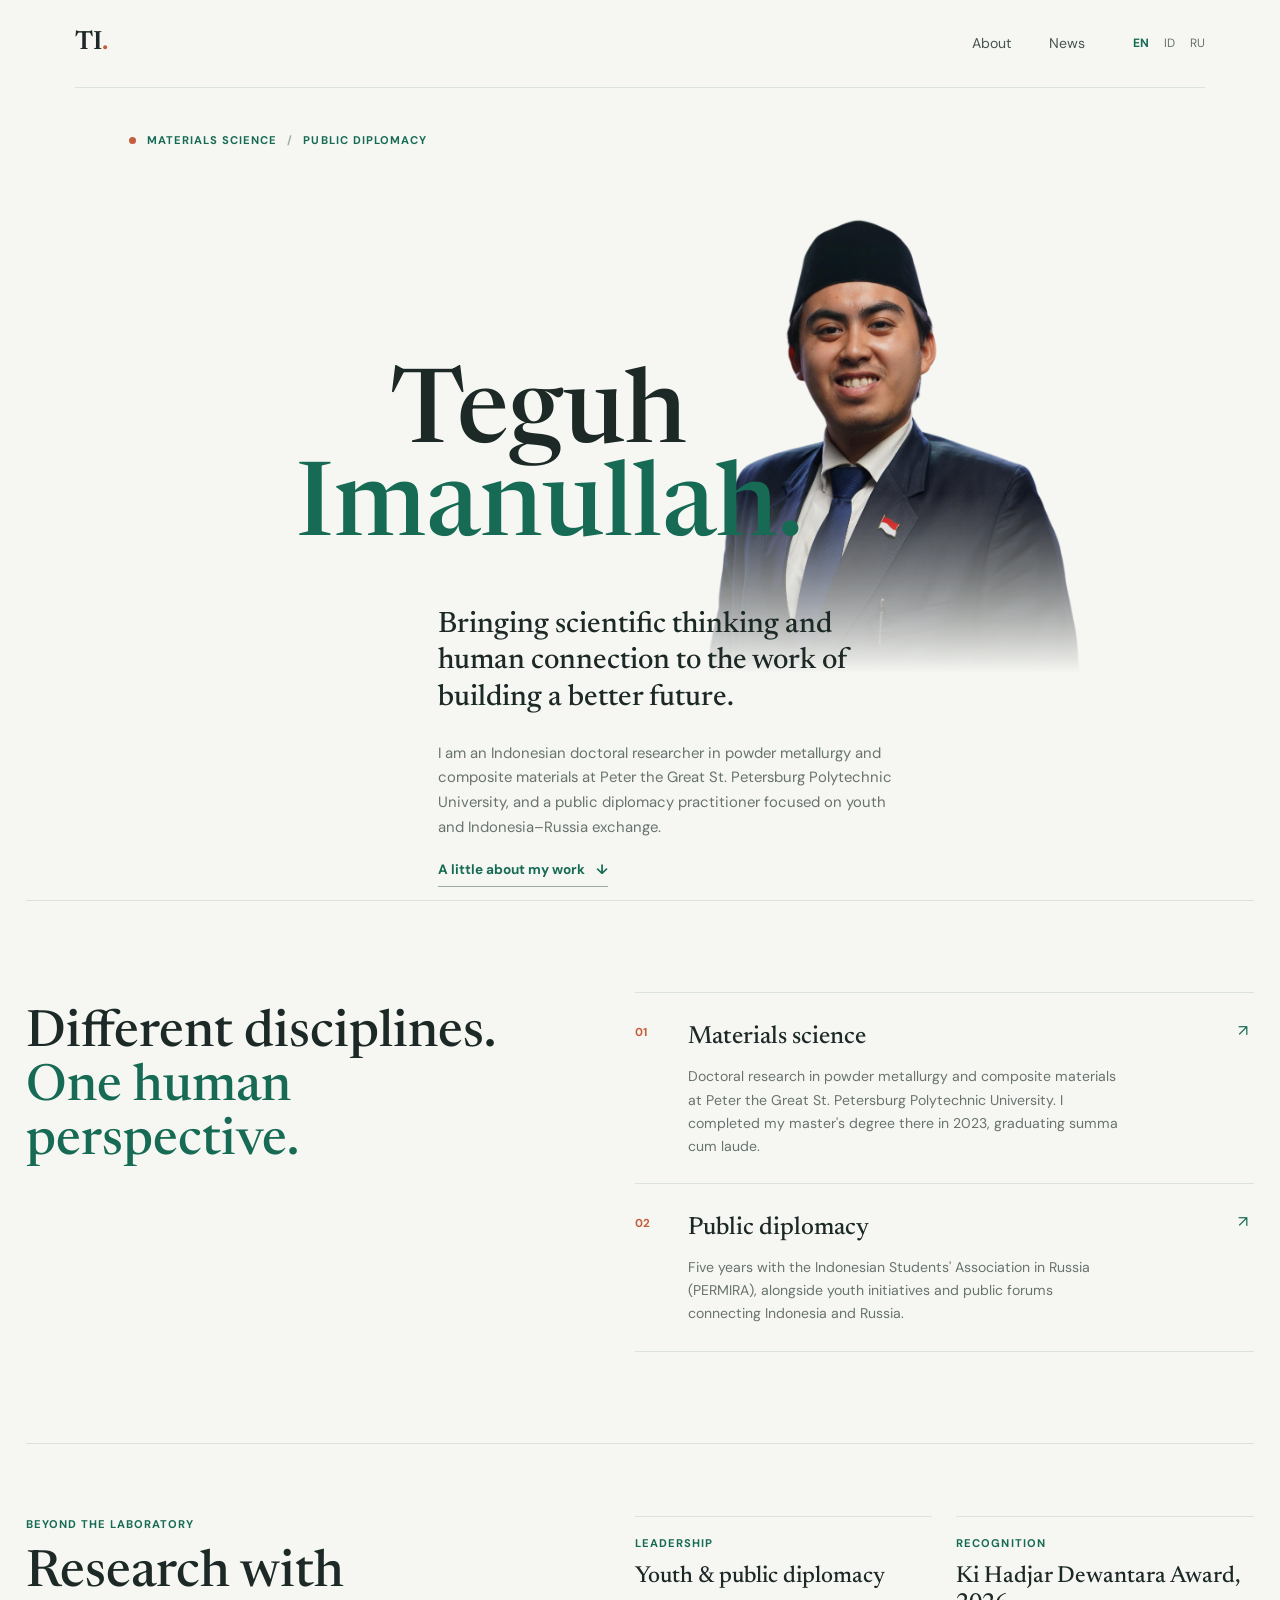
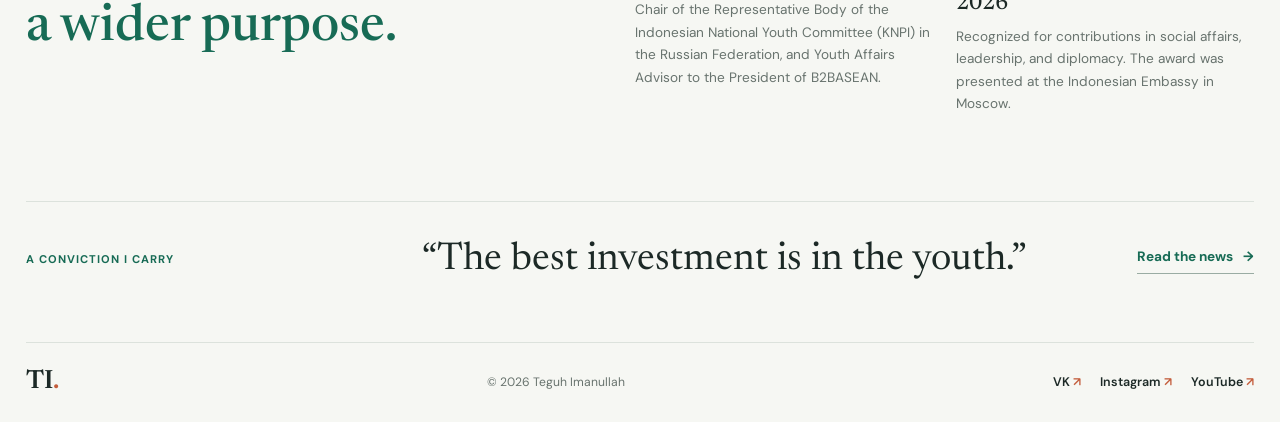
==== commit be4df3ac: "add: cv in the form of json (but not really updated since the copilot AI agent reached its limit, so" ====
--- a/index.html
+++ b/index.html
@@ -89,7 +89,6 @@
 
             <section class="work-section" id="about" aria-labelledby="work-title">
                 <div class="section-heading">
-                    <p class="eyebrow">A shared purpose</p>
                     <h2 id="work-title">Different disciplines.<br /><span>One human perspective.</span></h2>
                 </div>
                 <div class="discipline-list">
--- a/styles.css
+++ b/styles.css
@@ -441,6 +441,166 @@
     text-underline-offset: 0.2em;
 }
 
+.cv-full-profile {
+    margin-top: 4rem;
+    padding-top: 2rem;
+    border-top: 1px solid var(--line);
+}
+
+.cv-profile-header {
+    display: grid;
+    grid-template-columns: minmax(180px, 0.42fr) 1fr;
+    align-items: center;
+    gap: 2rem;
+    margin-bottom: 2.5rem;
+}
+
+.cv-photo-placeholder {
+    display: grid;
+    min-height: 260px;
+    place-content: center;
+    gap: 0.4rem;
+    padding: 1.5rem;
+    border: 1px solid var(--line);
+    background: #e6e9e3;
+    color: var(--muted);
+    text-align: center;
+}
+
+.cv-photo-placeholder span {
+    font-family: var(--serif);
+    font-size: 1.4rem;
+}
+
+.cv-photo-placeholder small {
+    font-size: 0.72rem;
+}
+
+.cv-profile-heading h2 {
+    margin: 0.5rem 0;
+    font-family: var(--serif);
+    font-size: clamp(2rem, 4vw, 3rem);
+    font-weight: 500;
+    line-height: 1.1;
+}
+
+.cv-profile-heading p {
+    margin: 0;
+    color: var(--muted);
+    font-size: 0.82rem;
+}
+
+.cv-source-note {
+    margin: 0 0 2rem;
+    color: var(--muted);
+    font-size: 0.82rem;
+}
+
+.cv-json-sections {
+    display: grid;
+    grid-template-columns: repeat(2, minmax(0, 1fr));
+    gap: 2.5rem 2rem;
+}
+
+.cv-json-section {
+    min-width: 0;
+    padding-top: 1rem;
+    border-top: 1px solid var(--line);
+}
+
+.cv-json-section h2 {
+    margin: 0 0 1.1rem;
+    font-family: var(--serif);
+    font-size: 1.65rem;
+    font-weight: 500;
+    line-height: 1.15;
+}
+
+.cv-json-section h3 {
+    margin: 1.1rem 0 0.45rem;
+    font-family: var(--serif);
+    font-size: 1.2rem;
+    font-weight: 500;
+    line-height: 1.2;
+}
+
+.cv-group + .cv-group {
+    margin-top: 1rem;
+}
+
+.cv-record-list,
+.cv-facts {
+    display: grid;
+    gap: 0.9rem;
+}
+
+.cv-record {
+    padding: 0.85rem 0;
+    border-top: 1px solid var(--line);
+}
+
+.cv-record > :last-child,
+.cv-facts > :last-child {
+    margin-bottom: 0;
+}
+
+.cv-record-meta {
+    margin: 0 0 0.45rem;
+    color: var(--green);
+    font-size: 0.78rem;
+    font-weight: 700;
+}
+
+.cv-fact,
+.cv-json-section li {
+    margin: 0 0 0.45rem;
+    color: var(--muted);
+    font-size: 0.82rem;
+    line-height: 1.55;
+    overflow-wrap: anywhere;
+}
+
+.cv-fact strong {
+    color: var(--ink);
+    font-weight: 600;
+}
+
+.cv-json-section ul {
+    margin: 0.35rem 0 0;
+    padding-left: 1.2rem;
+}
+
+.cv-json-section a {
+    color: var(--green);
+    text-decoration: underline;
+    text-underline-offset: 0.15em;
+}
+
+.cv-json-source {
+    margin-top: 2rem;
+    border-top: 1px solid var(--line);
+}
+
+.cv-json-source summary {
+    padding: 1rem 0;
+    color: var(--green);
+    cursor: pointer;
+    font-size: 0.85rem;
+    font-weight: 700;
+}
+
+.cv-json-source pre {
+    max-height: 36rem;
+    overflow: auto;
+    padding: 1rem;
+    background: var(--surface);
+    color: var(--ink);
+    font-size: 0.72rem;
+    line-height: 1.5;
+    white-space: pre-wrap;
+    overflow-wrap: anywhere;
+}
+
 .news-main {
     min-height: calc(100vh - 168px);
     padding-block: 4.5rem 5rem;
@@ -791,36 +951,22 @@
 }
 
 .home-page {
-    --paper: #f5f8fc;
-    --surface: #fff;
-    --ink: #1c3150;
-    --muted: #647995;
-    --line: rgb(40 83 145 / 14%);
-    --green: #176cf0;
-    --orange: #ffb343;
     min-height: 100vh;
-    background: linear-gradient(180deg, #e6f0ff 0%, #edf4ff 49%, #f7f9fc 78%, #f7f9fc 100%);
 }
 
 .home-page .site-header {
     position: relative;
     z-index: 3;
     width: min(1130px, calc(100% - 52px));
-    border-bottom: 0;
-}
-
-.home-page .wordmark {
-    color: #243f67;
-    font-style: italic;
 }
 
 .home-page .primary-nav {
-    color: #176cf0;
+    color: #46534e;
 }
 
 .home-page .primary-nav a:hover,
 .home-page .social-links a:hover {
-    color: #094eb9;
+    color: var(--green);
 }
 
 .nav-dropdown {
@@ -835,8 +981,8 @@
     display: grid;
     min-width: 13rem;
     padding-block: 0.4rem;
-    background: rgb(255 255 255 / 94%);
-    box-shadow: 0 12px 24px rgb(22 46 79 / 16%);
+    background: var(--surface);
+    box-shadow: 0 12px 24px rgb(28 41 38 / 16%);
     opacity: 0;
     pointer-events: none;
     transform: translateY(0.35rem);
@@ -857,15 +1003,7 @@
 }
 
 .nav-dropdown-menu a:hover {
-    background: #edf4ff;
-}
-
-.home-page .language-nav {
-    color: #526b8b;
-}
-
-.home-page .language-nav a[aria-current="page"] {
-    color: #176cf0;
+    background: var(--paper);
 }
 
 .home-page main {
@@ -893,40 +1031,40 @@
     position: absolute;
     top: -15rem;
     left: -20%;
-    color: #315b91;
+    color: var(--green);
 }
 
 .home-page .hero h1 {
     width: 58%;
     margin-block: 0;
-    color: #1268ee;
-    font-family: var(--sans);
-    font-weight: 700;
+    color: var(--ink);
+    font-family: var(--serif);
+    font-weight: 500;
     text-align: center;
 }
 
 .home-page .hero h1 span {
-    color: #76aef8;
+    color: var(--green);
 }
 
 .home-page .hero-lede {
     max-width: 470px;
     margin: 3rem 0 0 17%;
-    color: #4384e7;
-    font-family: var(--sans);
+    color: var(--ink);
+    font-family: var(--serif);
     font-weight: 500;
 }
 
 .home-page .hero-intro {
     max-width: 470px;
     margin: 1.5rem 0 0 17%;
-    color: #607995;
+    color: var(--muted);
 }
 
 .home-page .hero-copy .text-link {
     margin: 1.25rem 0 0 17%;
-    border-color: rgb(23 108 240 / 34%);
-    color: #176cf0;
+    border-color: #9aaca3;
+    color: var(--green);
 }
 
 .home-page .portrait-wrap {
@@ -953,12 +1091,6 @@
     mask-image: linear-gradient(to bottom, #000 68%, transparent 100%);
 }
 
-.home-page .work-section,
-.home-page .profile-section,
-.home-page .closing-note {
-    border-color: var(--line);
-}
-
 @keyframes rise-in {
     from {
         opacity: 0;
@@ -1039,6 +1171,20 @@
         gap: 1.2rem;
     }
 
+    .cv-json-sections {
+        grid-template-columns: 1fr;
+        gap: 1.7rem;
+    }
+
+    .cv-profile-header {
+        grid-template-columns: minmax(0, 0.7fr) 1fr;
+        gap: 1.2rem;
+    }
+
+    .cv-photo-placeholder {
+        min-height: 220px;
+    }
+
     .news-main {
         padding-block: 3.5rem 4rem;
     }
@@ -1157,6 +1303,14 @@
     .profile-grid {
         grid-template-columns: 1fr;
         gap: 1.5rem;
+    }
+
+    .cv-profile-header {
+        grid-template-columns: 1fr;
+    }
+
+    .cv-photo-placeholder {
+        min-height: 250px;
     }
 
     .news-item {
